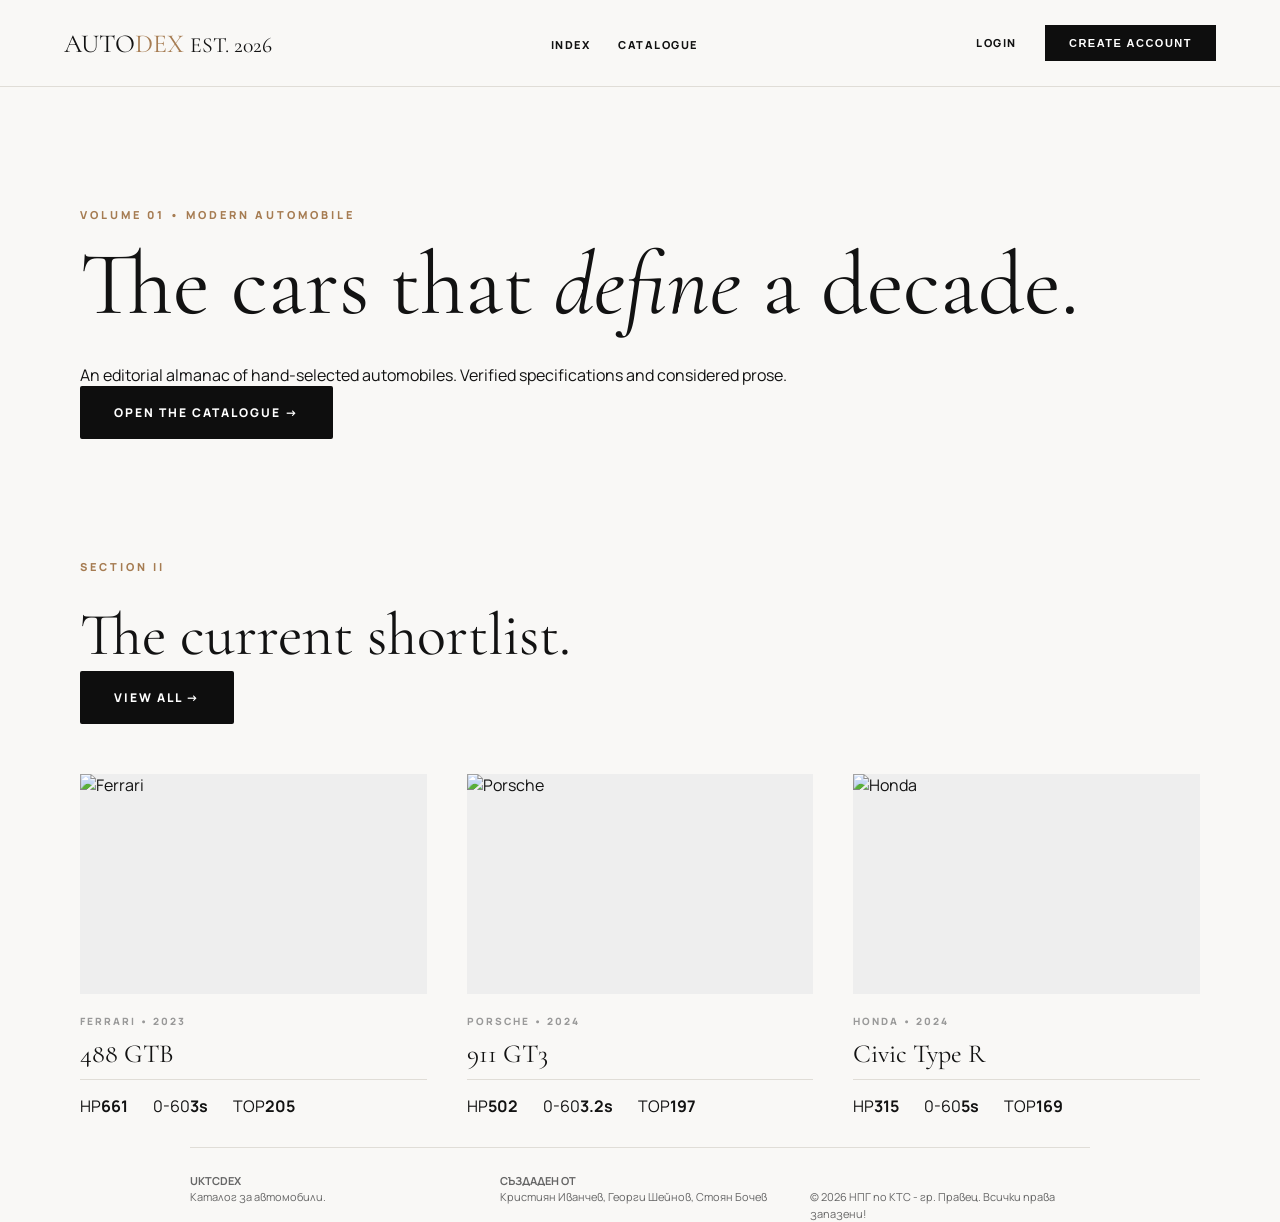
==== index.html @ da913d34 "Add files via upload" ====
<!DOCTYPE html>
<html lang="bg">
<head>
    <meta charset="UTF-8">
    <meta name="viewport" content="width=device-width, initial-scale=1.0">
    <title>AutoDex | Home</title>
    <link rel="stylesheet" href="style.css">
    <link href="https://fonts.googleapis.com/css2?family=Cormorant+Garamond:ital,wght@0,400;0,600;1,400&family=Manrope:wght@300;500;800&display=swap" rel="stylesheet">
</head>
<body>
    <nav class="navbar">
        <div class="logo"><a href="index.html">AUTO<span>DEX</span></a> <small>EST. 2026</small></div>
        <div class="nav-menu">
            <a href="index.html" class="active-link">INDEX</a>
            <a href="catalogue.html">CATALOGUE</a>
        </div>
        <div class="nav-auth">
            <a href="auth.html">LOGIN</a>
            <a href="auth.html"><button class="btn-dark">CREATE ACCOUNT</button></a>
        </div>
    </nav>

    <header class="hero">
        <div class="container">
            <p class="subtitle">VOLUME 01 • MODERN AUTOMOBILE</p>
            <h1>The cars that <i>define</i> a decade.</h1>
            <p class="description">An editorial almanac of hand-selected automobiles. Verified specifications and considered prose.</p>
            <div class="hero-btns">
                <a href="catalogue.html" class="btn-dark-link">OPEN THE CATALOGUE &rarr;</a>
            </div>
        </div>
    </header>

    <section class="current-shortlist">
        <div class="container">
            <div class="section-header">
                <div>
                    <p class="subtitle">SECTION II</p>
                    <h2 class="section-serif-title">The current shortlist.</h2>
                </div>
                <a href="catalogue.html" class="view-all">VIEW ALL &rarr;</a>
            </div>
            <div class="car-grid">
                <article class="car-card">
                    <div class="car-image"><img src="ferrari.jpg" alt="Ferrari"></div>
                    <div class="car-info">
                        <p class="car-meta">FERRARI • 2023</p>
                        <h3>488 GTB</h3>
                        <div class="car-specs">
                            <div class="spec"><span>HP</span><strong>661</strong></div>
                            <div class="spec"><span>0-60</span><strong>3s</strong></div>
                            <div class="spec"><span>TOP</span><strong>205</strong></div>
                        </div>
                    </div>
                </article>
                <article class="car-card">
                    <div class="car-image"><img src="porsche.jpg" alt="Porsche"></div>
                    <div class="car-info">
                        <p class="car-meta">PORSCHE • 2024</p>
                        <h3>911 GT3</h3>
                        <div class="car-specs">
                            <div class="spec"><span>HP</span><strong>502</strong></div>
                            <div class="spec"><span>0-60</span><strong>3.2s</strong></div>
                            <div class="spec"><span>TOP</span><strong>197</strong></div>
                        </div>
                    </div>
                </article>
                <article class="car-card">
                    <div class="car-image"><img src="honda.jpg" alt="Honda"></div>
                    <div class="car-info">
                        <p class="car-meta">HONDA • 2024</p>
                        <h3>Civic Type R</h3>
                        <div class="car-specs">
                            <div class="spec"><span>HP</span><strong>315</strong></div>
                            <div class="spec"><span>0-60</span><strong>5s</strong></div>
                            <div class="spec"><span>TOP</span><strong>169</strong></div>
                        </div>
                    </div>
                </article>
            </div>
        </div>
    </section>


        <div class="company-info">
            <div>
                <p><strong>UKTCDEX</strong><br>Каталог за автомобили.</p>
            </div>
            <div>
                <p><strong>СЪЗДАДЕН ОТ</strong><br>Кристиян Иванчев, Георги Шейнов, Стоян Бочев</p>
            </div>
            <div>
                <p><strong></strong><br>© 2026 НПГ по КТС - гр. Правец. Всички права запазени!</p>
            </div>
        </div>
    </div>
</section>

    <script src="script.js"></script>
</body>
</html>
---- style.css ----
:root {
    --bg-color: #f9f8f6;
    --text-dark: #121212;
    --accent-brown: #a67c52;
    --border-color: #e0ddd7;
}

* { margin: 0; padding: 0; box-sizing: border-box; text-decoration: none; }
body { background: var(--bg-color); color: var(--text-dark); font-family: 'Manrope', sans-serif; -webkit-font-smoothing: antialiased; }
.container { max-width: 1200px; margin: 0 auto; padding: 0 40px; }

/* NAVBAR */
.navbar { display: flex; justify-content: space-between; align-items: center; padding: 25px 5%; border-bottom: 1px solid var(--border-color); position: sticky; top: 0; background: var(--bg-color); z-index: 1000; }
.logo { font-family: 'Cormorant Garamond', serif; font-size: 26px; }
.logo a { color: inherit; }
.logo span { color: var(--accent-brown); }
.nav-menu a, .nav-auth a { color: var(--text-dark); font-size: 11px; font-weight: 800; margin-left: 25px; letter-spacing: 1.5px; text-transform: uppercase; }

.btn-dark { background: #0e0e0e; color: white; border: none; padding: 12px 24px; font-size: 11px; font-weight: 800; letter-spacing: 1.5px; cursor: pointer; text-transform: uppercase; }

/* Button Styles */
.btn-dark-link, .view-all {
    display: inline-block;
    padding: 16px 32px;
    font-size: 12px;
    font-weight: 800;
    letter-spacing: 2px;
    text-transform: uppercase;
    background: #0e0e0e;
    color: white;
    border: 2px solid #0e0e0e;
    cursor: pointer;
    transition: all 0.4s ease;
    text-decoration: none;
    border-radius: 2px;
}

.btn-dark-link:hover, .view-all:hover {
    background: #1a1a1a;
    color: white;
    transform: translateY(-2px);
    box-shadow: 0 8px 20px rgba(0, 0, 0, 0.3);
}

/* HERO */
.hero { padding: 120px 0; }
.hero h1 { font-family: 'Cormorant Garamond', serif; font-size: 90px; line-height: 0.85; margin-bottom: 40px; font-weight: 400; }
.subtitle { font-size: 11px; letter-spacing: 3px; color: var(--accent-brown); margin-bottom: 25px; font-weight: 800; text-transform: uppercase; }

/* CARDS */
.car-grid { display: grid; grid-template-columns: repeat(3, 1fr); gap: 40px; margin-top: 50px; }
.car-grid-4col { display: grid; grid-template-columns: repeat(4, 1fr); gap: 25px; padding-bottom: 80px; }
.car-card { background: transparent; }
.car-image { width: 100%; height: 220px; background: #eee; margin-bottom: 20px; }
.car-info h3 { font-family: 'Cormorant Garamond', serif; font-size: 26px; font-weight: 400; margin: 10px 0; color: var(--text-dark); }
.car-meta { font-size: 10px; color: #999; letter-spacing: 2px; font-weight: 800; }
.car-specs { display: flex; gap: 25px; border-top: 1px solid var(--border-color); padding-top: 15px; }

/* SECTION III - BY BODY */
.category-layout { display: grid; grid-template-columns: 1fr 2fr; gap: 60px; padding: 100px 0; border-top: 1px solid var(--border-color); }
.category-grid { display: grid; grid-template-columns: repeat(3, 1fr); border-top: 1px solid var(--border-color); }
.cat-item { padding: 40px; border-right: 1px solid var(--border-color); border-bottom: 1px solid var(--border-color); cursor: pointer; transition: 0.3s; color: var(--text-dark); }
.cat-item:hover { background: #f4f2ef; }
.cat-item span { display: block; font-size: 10px; font-weight: 800; color: var(--accent-brown); margin-bottom: 12px; letter-spacing: 2px; }
.cat-item h4 { font-family: 'Cormorant Garamond', serif; font-size: 28px; font-weight: 400; }

/* FILTERS */
.filter-section { padding: 100px 0 50px; }
.section-serif-title { font-family: 'Cormorant Garamond', serif; font-size: 60px; font-weight: 400; }
.search-bar { border-bottom: 1px solid var(--border-color); padding-bottom: 20px; margin: 40px 0; display: flex; align-items: center; font-size: 24px; font-family: 'Cormorant Garamond'; color: #ccc; }
.search-bar input { border: none; background: transparent; width: 100%; outline: none; font-size: 24px; font-family: inherit; margin-left: 15px; color: var(--text-dark); }
.filters { display: grid; grid-template-columns: repeat(3, 1fr); gap: 60px; }
.filter-item label { display: block; font-size: 10px; color: var(--accent-brown); font-weight: 800; margin-bottom: 15px; letter-spacing: 2px; }
.filter-item select { width: 100%; border: none; border-bottom: 1px solid var(--border-color); background: transparent; font-size: 20px; font-family: 'Cormorant Garamond'; padding-bottom: 10px; outline: none; }
/* Team section */
.team-section { margin-top:40px; background: transparent; padding:18px 6px; border-radius:8px; text-align: center; }
.team-grid { display:grid; grid-template-columns: repeat(auto-fit, minmax(220px,1fr)); gap:18px; margin-top:12px; }
.team-member { background: #fff; padding:14px; border-radius:10px; border:1px solid rgba(2,6,23,0.04); color:#0f172a; box-shadow: 0 6px 18px rgba(2,6,23,0.04); }
.team-member h3 { margin:0 0 6px 0; color:var(--accent); }
.contact-info { font-size:0.9rem; color:var(--muted); margin-top:6px; }
.general-contact a { color:var(--accent); text-decoration:none; font-weight:700; }

/* AUTH PAGE SPECIFIC */
.auth-page { background: var(--bg-color); height: 100vh; overflow: hidden; }

.auth-container { 
    display: flex; 
    justify-content: center; 
    align-items: center; 
    height: calc(100vh - 80px); 
}

.auth-box { 
    width: 100%; 
    max-width: 400px; 
    padding: 20px; 
}

.auth-box h1 { 
    font-family: 'Cormorant Garamond', serif; 
    font-size: 52px; 
    font-weight: 400; 
    margin-bottom: 40px; 
    letter-spacing: -1px;
}

.input-group { 
    margin-bottom: 30px; 
    border-bottom: 1px solid var(--border-color); 
}

.input-group label { 
    display: block; 
    font-size: 10px; 
    font-weight: 800; 
    color: var(--accent-brown); 
    letter-spacing: 2px; 
    margin-bottom: 8px; 
}

.input-group input { 
    width: 100%; 
    border: none; 
    background: transparent; 
    padding: 10px 0; 
    font-size: 16px; 
    font-family: 'Manrope', sans-serif; 
    outline: none; 
    color: var(--text-dark);
}

.input-group input:focus {
    outline: none;
    border-bottom: 2px solid var(--accent-brown);
}

.btn-dark-wide { 
    width: 100%; 
    background: #000; 
    color: #fff; 
    padding: 18px; 
    border: none; 
    font-size: 11px; 
    font-weight: 800; 
    letter-spacing: 2px; 
    cursor: pointer; 
    text-transform: uppercase; 
    margin-top: 20px;
    transition: 0.3s;
}

.btn-dark-wide:hover { opacity: 0.8; }

.auth-footer { 
    margin-top: 30px; 
    font-size: 11px; 
    font-weight: 800; 
    letter-spacing: 1px; 
}

.auth-footer a { 
    color: var(--accent-brown); 
    text-decoration: none; 
}

/* Responsive tweaks */
@media (max-width:600px) {
    .topbar { flex-direction:column; align-items:center; gap:8px; }
    .search-bar { flex-direction:column; }
    input { width:100%; max-width:400px; }
    .brand-btn { width:64px; }
    .brand-btn .logo { width:56px; height:56px; }
}

/* Team section - AUTODEX Style */
.team-section { 
    margin-top: 20px; 
    margin: 20px auto 0;
    padding: 30px 20px; 
    border-top: 1px solid var(--border-color); 
    text-align: left; /* Подравняване вляво за редакционен вид */
}

.team-section h2 { 
    font-family: 'Cormorant Garamond', serif; 
    font-size: 24px; 
    font-weight: 400; 
    margin-bottom: 25px; 
    color: var(--text-dark);
    text-transform: none;
    letter-spacing: -0.5px;
}

.team-grid { 
    display: grid; 
    grid-template-columns: repeat(auto-fill, minmax(160px, 1fr)); 
    gap: 25px; 
    max-width: 900px; 
    margin: 0; 
}

.team-member { 
    width: 100%; 
    padding: 0; 
    text-align: left; 
}

/* Аватари - квадратни или леко омекотени, без градиенти */
.team-member .avatar { 
    width: 100%; 
    height: auto; 
    aspect-ratio: 1/1; 
    border-radius: 0; /* Квадратни снимки за по-сериозен вид */
    margin-bottom: 10px; 
    background: #eee; 
    box-shadow: none; 
    border: 1px solid var(--border-color);
}

.team-member h3 { 
    font-family: 'Cormorant Garamond', serif; 
    font-size: 16px; 
    font-weight: 500; 
    margin: 6px 0 3px; 
    color: var(--text-dark); 
}

.team-member p.role { 
    font-family: 'Manrope', sans-serif;
    font-size: 9px; 
    font-weight: 800; 
    text-transform: uppercase; 
    letter-spacing: 1.5px; 
    color: var(--accent-brown); 
    margin-bottom: 8px;
}

/* Социални мрежи - минималистични текстови линкове */
.team-member .socials { 
    display: flex; 
    gap: 12px; 
    justify-content: flex-start; 
}

.team-member .socials a { 
    font-size: 11px; 
    color: #999; 
    text-decoration: none; 
    text-transform: uppercase;
    font-weight: 700;
    transition: color 0.3s;
}

.team-member .socials a:hover { 
    color: var(--text-dark); 
}

/* Company Info - Долна секция (Colophon стил) */
.company-info { 
    margin-top: 30px; 
    margin: 30px auto 0;
    padding-top: 25px;
    border-top: 1px solid var(--border-color);
    display: grid;
    grid-template-columns: 1fr 1fr 1fr;
    gap: 30px;
    text-align: left;
    max-width: 900px;
}

.company-info p {
    font-family: 'Manrope', sans-serif;
    font-size: 11px;
    line-height: 1.5;
    color: #666;
}

@media (max-width: 768px) {
    .company-info { grid-template-columns: 1fr; gap: 20px; }
    .team-grid { grid-template-columns: 1fr 1fr; }
}
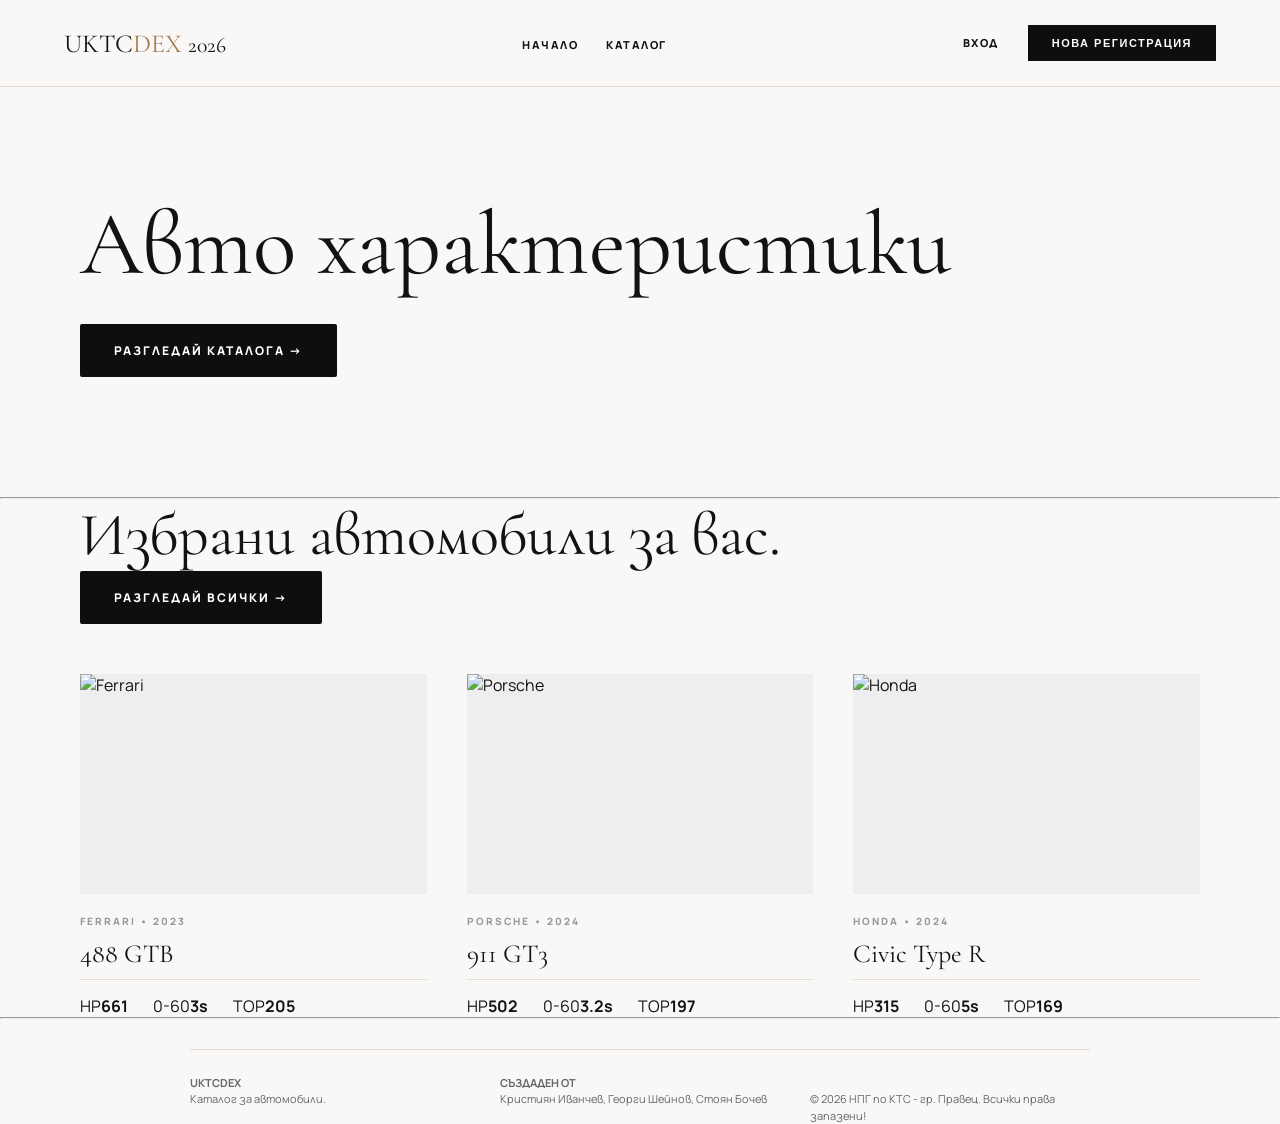
==== commit a6275cde: "Revise index.html for branding and layout updates Updated the title and navigation links to reflect " ====
--- a/index.html
+++ b/index.html
@@ -3,46 +3,46 @@
 <head>
     <meta charset="UTF-8">
     <meta name="viewport" content="width=device-width, initial-scale=1.0">
-    <title>AutoDex | Home</title>
+    <title>UktcDex | Home</title>
     <link rel="stylesheet" href="style.css">
     <link href="https://fonts.googleapis.com/css2?family=Cormorant+Garamond:ital,wght@0,400;0,600;1,400&family=Manrope:wght@300;500;800&display=swap" rel="stylesheet">
 </head>
 <body>
     <nav class="navbar">
-        <div class="logo"><a href="index.html">AUTO<span>DEX</span></a> <small>EST. 2026</small></div>
+        <div class="logo"><a href="index.html">UKTC<span>DEX</span></a> <small>2026</small></div>
         <div class="nav-menu">
-            <a href="index.html" class="active-link">INDEX</a>
-            <a href="catalogue.html">CATALOGUE</a>
+            <a href="index.html" class="active-link">НАЧАЛО</a>
+            <a href="catalogue.html">КАТАЛОГ</a>
         </div>
         <div class="nav-auth">
-            <a href="auth.html">LOGIN</a>
-            <a href="auth.html"><button class="btn-dark">CREATE ACCOUNT</button></a>
+            <a href="auth.html?mode=login">ВХОД</a>
+            <a href="auth.html"><button class="btn-dark">НОВА РЕГИСТРАЦИЯ</button></a>
         </div>
     </nav>
 
     <header class="hero">
         <div class="container">
-            <p class="subtitle">VOLUME 01 • MODERN AUTOMOBILE</p>
-            <h1>The cars that <i>define</i> a decade.</h1>
-            <p class="description">An editorial almanac of hand-selected automobiles. Verified specifications and considered prose.</p>
+            <h1>Авто характеристики</h1>
             <div class="hero-btns">
-                <a href="catalogue.html" class="btn-dark-link">OPEN THE CATALOGUE &rarr;</a>
+                <a href="catalogue.html" class="btn-dark-link">РАЗГЛЕДАЙ КАТАЛОГА &rarr;</a>
             </div>
         </div>
+
     </header>
+
+    <hr>
 
     <section class="current-shortlist">
         <div class="container">
             <div class="section-header">
                 <div>
-                    <p class="subtitle">SECTION II</p>
-                    <h2 class="section-serif-title">The current shortlist.</h2>
+                    <h2 class="section-serif-title">Избрани автомобили за вас.</h2>
                 </div>
-                <a href="catalogue.html" class="view-all">VIEW ALL &rarr;</a>
+                <a href="catalogue.html" class="view-all">РАЗГЛЕДАЙ ВСИЧКИ &rarr;</a>
             </div>
             <div class="car-grid">
                 <article class="car-card">
-                    <div class="car-image"><img src="ferrari.jpg" alt="Ferrari"></div>
+                    <div class="car-image"><img src="img/ferrari.jpg" alt="Ferrari"></div>
                     <div class="car-info">
                         <p class="car-meta">FERRARI • 2023</p>
                         <h3>488 GTB</h3>
@@ -54,7 +54,7 @@
                     </div>
                 </article>
                 <article class="car-card">
-                    <div class="car-image"><img src="porsche.jpg" alt="Porsche"></div>
+                    <div class="car-image"><img src="img/porsche.jpg" alt="Porsche"></div>
                     <div class="car-info">
                         <p class="car-meta">PORSCHE • 2024</p>
                         <h3>911 GT3</h3>
@@ -66,7 +66,7 @@
                     </div>
                 </article>
                 <article class="car-card">
-                    <div class="car-image"><img src="honda.jpg" alt="Honda"></div>
+                    <div class="car-image"><img src="img/honda.jpg" alt="Honda"></div>
                     <div class="car-info">
                         <p class="car-meta">HONDA • 2024</p>
                         <h3>Civic Type R</h3>
@@ -81,8 +81,9 @@
         </div>
     </section>
 
+    <hr>
 
-        <div class="company-info">
+    <div class="company-info">
             <div>
                 <p><strong>UKTCDEX</strong><br>Каталог за автомобили.</p>
             </div>
@@ -98,4 +99,4 @@
 
     <script src="script.js"></script>
 </body>
-</html>+</html>
